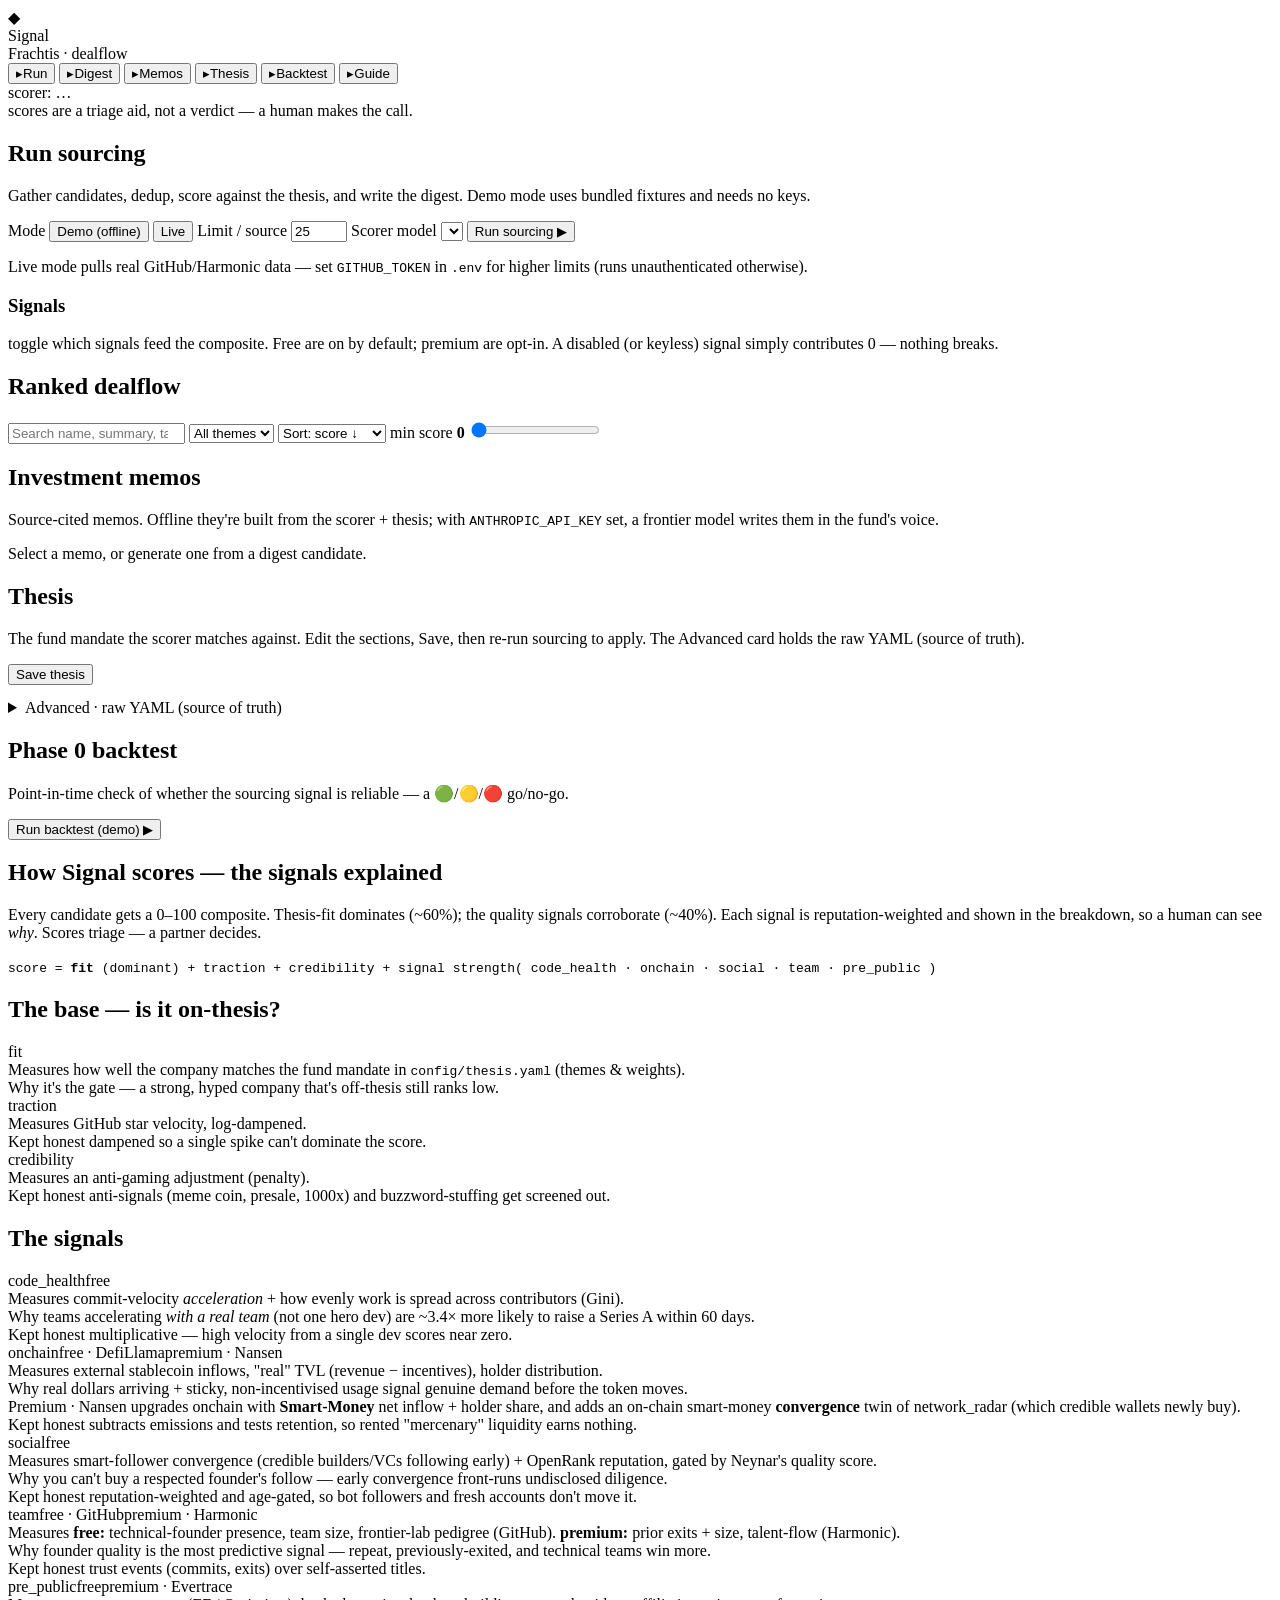
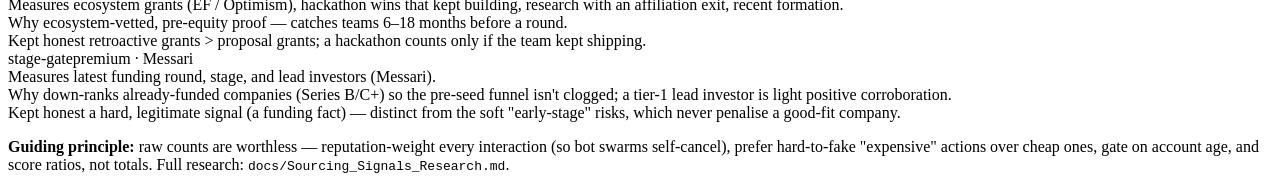
==== src/signalfund/web/index.html @ bd2696bd "Surface Messari/Nansen in web UI + Guide; sync CLAUDE.md to code; add README rewrite, application br" ====
<!doctype html>
<html lang="en">
<head>
  <meta charset="utf-8">
  <meta name="viewport" content="width=device-width, initial-scale=1">
  <title>Signal — dealflow</title>
  <link rel="stylesheet" href="/styles.css">
</head>
<body>
  <div class="app">
    <aside class="sidebar">
      <div class="brand">
        <div class="logo">◆</div>
        <div>
          <div class="brand-name">Signal</div>
          <div class="brand-sub">Frachtis · dealflow</div>
        </div>
      </div>
      <nav id="nav">
        <button class="nav-item active" data-view="run"><span class="ico">▸</span>Run</button>
        <button class="nav-item" data-view="digest"><span class="ico">▸</span>Digest <span class="badge" id="nav-digest-count"></span></button>
        <button class="nav-item" data-view="memos"><span class="ico">▸</span>Memos <span class="badge" id="nav-memos-count"></span></button>
        <button class="nav-item" data-view="thesis"><span class="ico">▸</span>Thesis</button>
        <button class="nav-item" data-view="backtest"><span class="ico">▸</span>Backtest</button>
        <button class="nav-item" data-view="guide"><span class="ico">▸</span>Guide</button>
      </nav>
      <div class="sidebar-foot">
        <div id="scorer-pill" class="pill">scorer: …</div>
        <div class="muted">scores are a triage aid, not a verdict — a human makes the call.</div>
      </div>
    </aside>

    <main class="main">
      <!-- RUN -->
      <section class="view active" id="view-run">
        <h1>Run sourcing</h1>
        <p class="lead">Gather candidates, dedup, score against the thesis, and write the digest. Demo mode uses bundled fixtures and needs no keys.</p>
        <div class="panel">
          <div class="row">
            <label class="seg">
              <span>Mode</span>
              <span class="toggle">
                <button id="mode-demo" class="toggle-btn active">Demo (offline)</button>
                <button id="mode-live" class="toggle-btn">Live</button>
              </span>
            </label>
            <label class="field" id="limit-wrap">
              <span>Limit / source</span>
              <input id="limit" type="number" min="1" max="200" value="25">
            </label>
            <label class="field" id="scorer-wrap">
              <span>Scorer model</span>
              <select id="scorer-select"></select>
            </label>
            <button id="run-btn" class="primary">Run sourcing ▶</button>
          </div>
          <p class="hint" id="run-hint">Live mode pulls real GitHub/Harmonic data — set <code>GITHUB_TOKEN</code> in <code>.env</code> for higher limits (runs unauthenticated otherwise).</p>
        </div>

        <div class="panel" id="signals-panel">
          <div class="panel-head">
            <h3>Signals</h3>
            <span class="muted">toggle which signals feed the composite. Free are on by default; premium are opt-in. A disabled (or keyless) signal simply contributes 0 — nothing breaks.</span>
          </div>
          <div id="signal-rows"></div>
          <div class="scorer-row" id="signal-scorer"></div>
        </div>

        <pre class="log" id="run-log" hidden></pre>
      </section>

      <!-- DIGEST -->
      <section class="view" id="view-digest">
        <h1>Ranked dealflow</h1>
        <div class="stats" id="digest-stats"></div>
        <div class="controls">
          <input id="q" type="search" placeholder="Search name, summary, tag…">
          <select id="theme-filter"><option value="">All themes</option></select>
          <select id="sort">
            <option value="score">Sort: score ↓</option>
            <option value="name">Sort: name</option>
            <option value="traction">Sort: traction ↓</option>
          </select>
          <label class="minscore">min score <b id="min-val">0</b>
            <input id="min-score" type="range" min="0" max="100" value="0">
          </label>
        </div>
        <div id="cards"></div>
        <div class="empty" id="digest-empty" hidden>No digest yet — run sourcing first.</div>
      </section>

      <!-- MEMOS -->
      <section class="view" id="view-memos">
        <h1>Investment memos</h1>
        <p class="lead">Source-cited memos. Offline they're built from the scorer + thesis; with <code>ANTHROPIC_API_KEY</code> set, a frontier model writes them in the fund's voice.</p>
        <div class="memos-layout">
          <div class="memo-list" id="memo-list"></div>
          <div class="memo-view" id="memo-view"><div class="empty">Select a memo, or generate one from a digest candidate.</div></div>
        </div>
      </section>

      <!-- THESIS -->
      <section class="view" id="view-thesis">
        <h1>Thesis</h1>
        <p class="lead">The fund mandate the scorer matches against. Edit the sections, Save, then re-run sourcing to apply. The Advanced card holds the raw YAML (source of truth).</p>
        <div class="row" style="margin-bottom:14px; align-items:center">
          <button id="thesis-save" class="primary">Save thesis</button>
          <span id="thesis-status" class="status"></span>
        </div>
        <div id="thesis-sections"></div>
        <details class="tcard" id="advanced-card">
          <summary>Advanced · raw YAML (source of truth)</summary>
          <div class="tcard-body">
            <textarea id="thesis-text" spellcheck="false"></textarea>
            <div class="row" style="align-items:center">
              <button id="thesis-raw-save" class="ghost">Save raw YAML</button>
              <span id="thesis-raw-status" class="status"></span>
            </div>
          </div>
        </details>
      </section>

      <!-- BACKTEST -->
      <section class="view" id="view-backtest">
        <h1>Phase 0 backtest</h1>
        <p class="lead">Point-in-time check of whether the sourcing signal is reliable — a 🟢/🟡/🔴 go/no-go.</p>
        <div class="row">
          <button id="bt-btn" class="primary">Run backtest (demo) ▶</button>
        </div>
        <div id="bt-result"></div>
      </section>

      <!-- GUIDE -->
      <section class="view" id="view-guide">
        <h1>How Signal scores — the signals explained</h1>
        <p class="lead">Every candidate gets a 0–100 composite. Thesis-fit dominates (~60%); the quality signals corroborate (~40%). Each signal is reputation-weighted and shown in the breakdown, so a human can see <em>why</em>. Scores triage — a partner decides.</p>

        <div class="panel guide-formula">
          <code>score = <b>fit</b> (dominant) + traction + credibility + signal&nbsp;strength( code_health · onchain · social · team · pre_public )</code>
        </div>

        <h2 class="guide-h">The base — is it on-thesis?</h2>
        <div class="guide-sig">
          <div class="gs-head"><span class="gs-name">fit</span></div>
          <div class="gs-row"><span class="gs-lab">Measures</span> how well the company matches the fund mandate in <code>config/thesis.yaml</code> (themes &amp; weights).</div>
          <div class="gs-row"><span class="gs-lab">Why</span> it's the gate — a strong, hyped company that's off-thesis still ranks low.</div>
        </div>
        <div class="guide-sig">
          <div class="gs-head"><span class="gs-name">traction</span></div>
          <div class="gs-row"><span class="gs-lab">Measures</span> GitHub star velocity, log-dampened.</div>
          <div class="gs-row"><span class="gs-lab">Kept honest</span> dampened so a single spike can't dominate the score.</div>
        </div>
        <div class="guide-sig">
          <div class="gs-head"><span class="gs-name">credibility</span></div>
          <div class="gs-row"><span class="gs-lab">Measures</span> an anti-gaming adjustment (penalty).</div>
          <div class="gs-row"><span class="gs-lab">Kept honest</span> anti-signals (meme coin, presale, 1000x) and buzzword-stuffing get screened out.</div>
        </div>

        <h2 class="guide-h">The signals</h2>

        <div class="guide-sig">
          <div class="gs-head"><span class="gs-name">code_health</span><span class="badge-tier free">free</span></div>
          <div class="gs-row"><span class="gs-lab">Measures</span> commit-velocity <em>acceleration</em> + how evenly work is spread across contributors (Gini).</div>
          <div class="gs-row"><span class="gs-lab">Why</span> teams accelerating <em>with a real team</em> (not one hero dev) are ~3.4× more likely to raise a Series A within 60 days.</div>
          <div class="gs-row"><span class="gs-lab">Kept honest</span> multiplicative — high velocity from a single dev scores near zero.</div>
        </div>

        <div class="guide-sig">
          <div class="gs-head"><span class="gs-name">onchain</span><span class="badge-tier free">free · DefiLlama</span><span class="badge-tier premium">premium · Nansen</span></div>
          <div class="gs-row"><span class="gs-lab">Measures</span> external stablecoin inflows, "real" TVL (revenue − incentives), holder distribution.</div>
          <div class="gs-row"><span class="gs-lab">Why</span> real dollars arriving + sticky, non-incentivised usage signal genuine demand before the token moves.</div>
          <div class="gs-row"><span class="gs-lab">Premium · Nansen</span> upgrades onchain with <b>Smart-Money</b> net inflow + holder share, and adds an on-chain smart-money <b>convergence</b> twin of network_radar (which credible wallets newly buy).</div>
          <div class="gs-row"><span class="gs-lab">Kept honest</span> subtracts emissions and tests retention, so rented "mercenary" liquidity earns nothing.</div>
        </div>

        <div class="guide-sig">
          <div class="gs-head"><span class="gs-name">social</span><span class="badge-tier free">free</span></div>
          <div class="gs-row"><span class="gs-lab">Measures</span> smart-follower convergence (credible builders/VCs following early) + OpenRank reputation, gated by Neynar's quality score.</div>
          <div class="gs-row"><span class="gs-lab">Why</span> you can't buy a respected founder's follow — early convergence front-runs undisclosed diligence.</div>
          <div class="gs-row"><span class="gs-lab">Kept honest</span> reputation-weighted and age-gated, so bot followers and fresh accounts don't move it.</div>
        </div>

        <div class="guide-sig">
          <div class="gs-head"><span class="gs-name">team</span><span class="badge-tier free">free · GitHub</span><span class="badge-tier premium">premium · Harmonic</span></div>
          <div class="gs-row"><span class="gs-lab">Measures</span> <b>free:</b> technical-founder presence, team size, frontier-lab pedigree (GitHub). <b>premium:</b> prior exits + size, talent-flow (Harmonic).</div>
          <div class="gs-row"><span class="gs-lab">Why</span> founder quality is the most predictive signal — repeat, previously-exited, and technical teams win more.</div>
          <div class="gs-row"><span class="gs-lab">Kept honest</span> trust events (commits, exits) over self-asserted titles.</div>
        </div>

        <div class="guide-sig">
          <div class="gs-head"><span class="gs-name">pre_public</span><span class="badge-tier free">free</span><span class="badge-tier premium">premium · Evertrace</span></div>
          <div class="gs-row"><span class="gs-lab">Measures</span> ecosystem grants (EF / Optimism), hackathon wins that kept building, research with an affiliation exit, recent formation.</div>
          <div class="gs-row"><span class="gs-lab">Why</span> ecosystem-vetted, pre-equity proof — catches teams 6–18 months before a round.</div>
          <div class="gs-row"><span class="gs-lab">Kept honest</span> retroactive grants &gt; proposal grants; a hackathon counts only if the team kept shipping.</div>
        </div>

        <div class="guide-sig">
          <div class="gs-head"><span class="gs-name">stage-gate</span><span class="badge-tier premium">premium · Messari</span></div>
          <div class="gs-row"><span class="gs-lab">Measures</span> latest funding round, stage, and lead investors (Messari).</div>
          <div class="gs-row"><span class="gs-lab">Why</span> down-ranks already-funded companies (Series B/C+) so the pre-seed funnel isn't clogged; a tier-1 lead investor is light positive corroboration.</div>
          <div class="gs-row"><span class="gs-lab">Kept honest</span> a hard, legitimate signal (a funding fact) — distinct from the soft "early-stage" risks, which never penalise a good-fit company.</div>
        </div>

        <p class="muted guide-principle"><b>Guiding principle:</b> raw counts are worthless — reputation-weight every interaction (so bot swarms self-cancel), prefer hard-to-fake "expensive" actions over cheap ones, gate on account age, and score ratios, not totals. Full research: <code>docs/Sourcing_Signals_Research.md</code>.</p>
      </section>
    </main>
  </div>
  <script src="/app.js"></script>
</body>
</html>
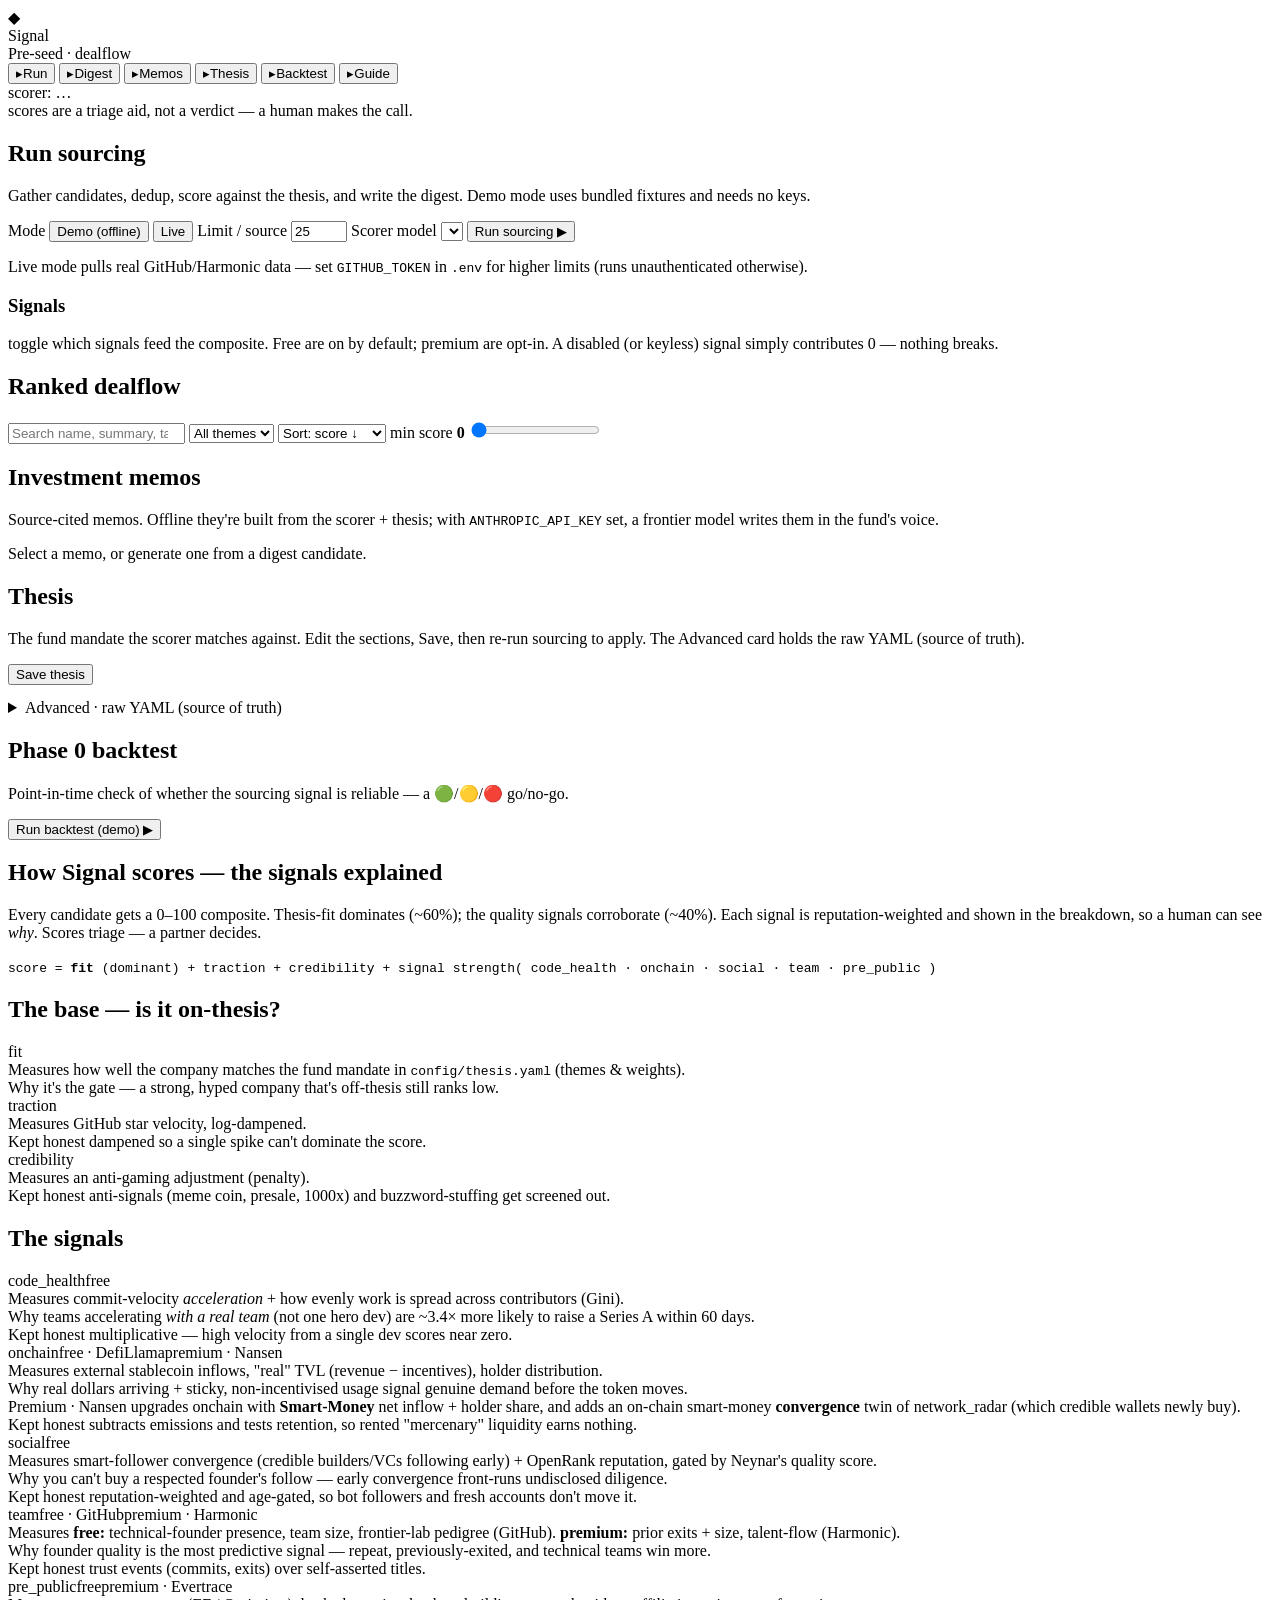
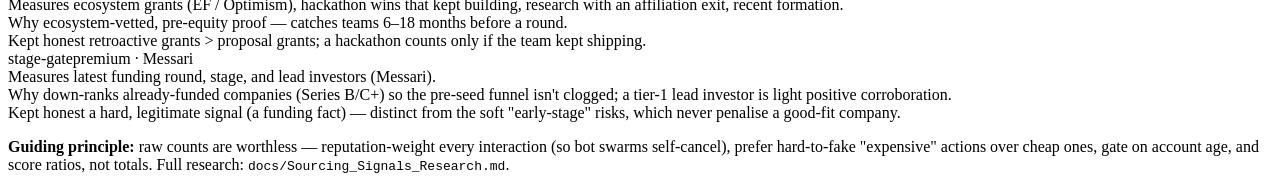
==== commit 94fb10cd: "De-brand: remove fund name, keep application docs local-only, rename repo to signal Co-Authored-By: " ====
--- a/src/signalfund/web/index.html
+++ b/src/signalfund/web/index.html
@@ -13,7 +13,7 @@
         <div class="logo">◆</div>
         <div>
           <div class="brand-name">Signal</div>
-          <div class="brand-sub">Frachtis · dealflow</div>
+          <div class="brand-sub">Pre-seed · dealflow</div>
         </div>
       </div>
       <nav id="nav">
